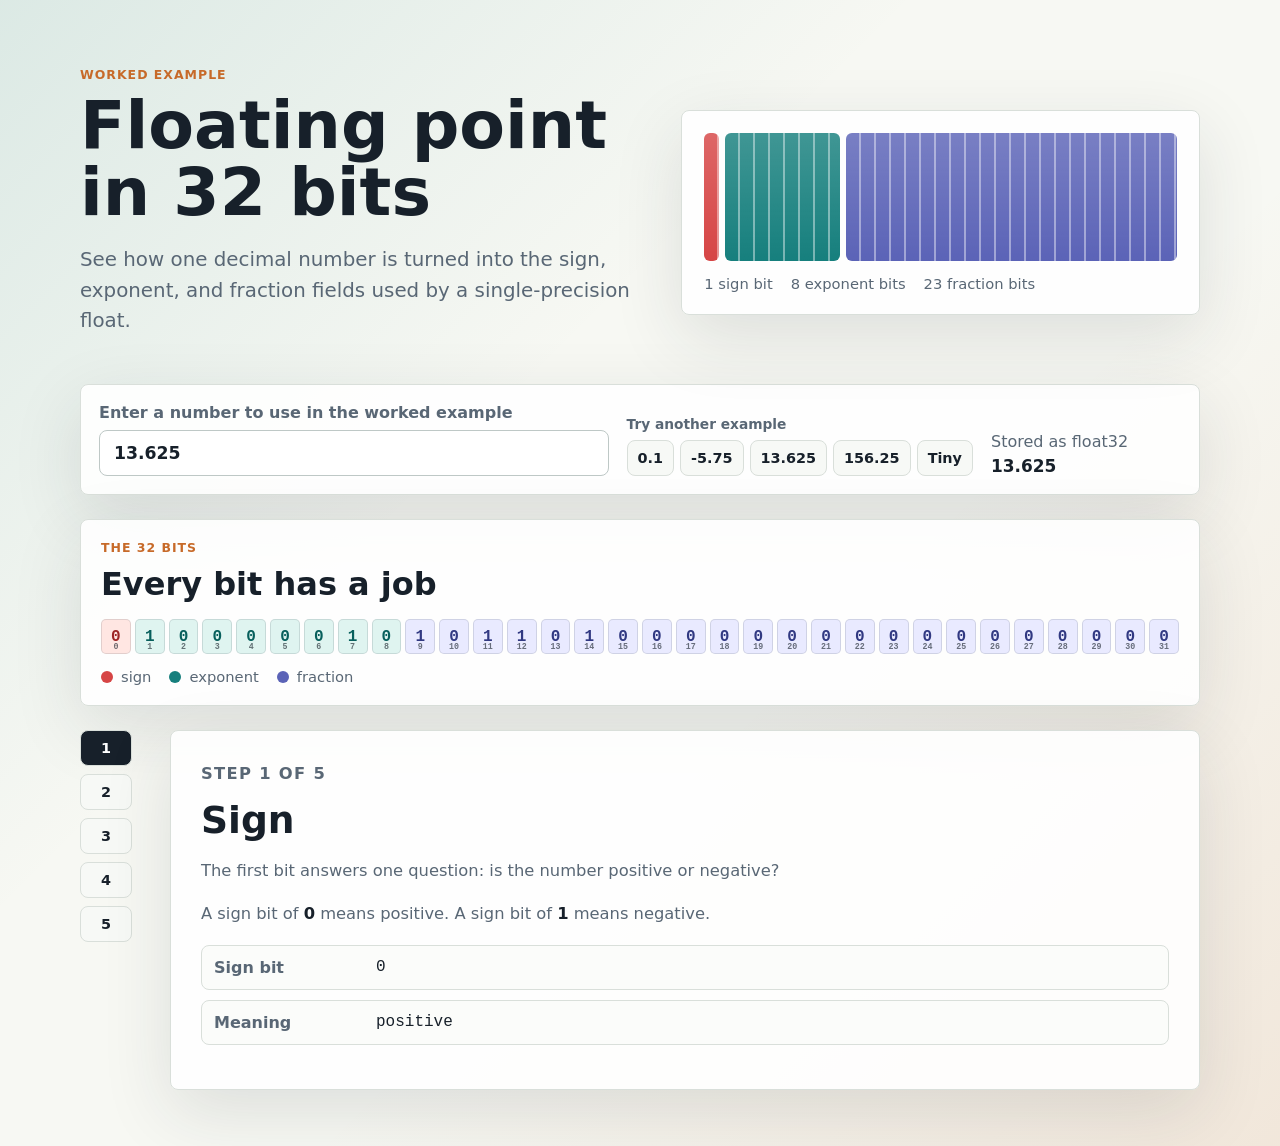
==== floating-point/index.html @ 4e998650 "Clarify floating point explainer intro" ====
<!doctype html>
<html lang="en">
  <head>
    <meta charset="utf-8">
    <meta name="viewport" content="width=device-width, initial-scale=1">
    <title>Floating Point Storage Explorer</title>
    <link rel="stylesheet" href="styles.css">
  </head>
  <body>
    <main class="shell">
      <section class="hero" aria-labelledby="page-title">
        <div class="hero-copy">
          <p class="eyebrow">Worked example</p>
          <h1 id="page-title">Floating point in 32 bits</h1>
          <p>
            See how one decimal number is turned into the sign, exponent, and
            fraction fields used by a single-precision float.
          </p>
        </div>
        <div class="float-card" aria-label="32-bit float field summary">
          <div class="bit-band">
            <span class="band-sign"></span>
            <span class="band-exponent"></span>
            <span class="band-fraction"></span>
          </div>
          <div class="field-labels">
            <span>1 sign bit</span>
            <span>8 exponent bits</span>
            <span>23 fraction bits</span>
          </div>
        </div>
      </section>

      <section class="control-panel" aria-label="Number controls">
        <label class="number-entry">
          <span>Enter a number to use in the worked example</span>
          <input id="number-input" type="number" value="13.625" step="any">
        </label>
        <div class="example-picker">
          <span>Try another example</span>
          <div class="preset-row" aria-label="Example numbers">
            <button type="button" data-preset="0.1">0.1</button>
            <button type="button" data-preset="-5.75">-5.75</button>
            <button type="button" data-preset="13.625">13.625</button>
            <button type="button" data-preset="156.25">156.25</button>
            <button type="button" data-preset="0.000000000000000000000000000000000000000000001">Tiny</button>
          </div>
        </div>
        <div class="stored-value" aria-live="polite">
          <span>Stored as float32</span>
          <strong id="stored-decimal">13.625</strong>
        </div>
      </section>

      <section class="bit-explorer" aria-labelledby="bits-title">
        <div class="section-heading">
          <p class="eyebrow">The 32 bits</p>
          <h2 id="bits-title">Every bit has a job</h2>
        </div>
        <div id="bit-grid" class="bit-grid" aria-label="Bit pattern"></div>
        <div class="legend" aria-label="Bit field legend">
          <span><i class="sign-dot"></i> sign</span>
          <span><i class="exponent-dot"></i> exponent</span>
          <span><i class="fraction-dot"></i> fraction</span>
        </div>
      </section>

      <section class="lesson" aria-label="Step by step explanation">
        <nav class="step-tabs" aria-label="Lesson steps">
          <button type="button" data-step="0" class="active">1</button>
          <button type="button" data-step="1">2</button>
          <button type="button" data-step="2">3</button>
          <button type="button" data-step="3">4</button>
          <button type="button" data-step="4">5</button>
        </nav>

        <article class="step-card" id="step-card" aria-live="polite">
          <p class="step-count" id="step-count">Step 1 of 5</p>
          <h2 id="step-title">Sign</h2>
          <div id="step-body"></div>
        </article>
      </section>
    </main>

    <script src="app.js"></script>
  </body>
</html>
---- floating-point/styles.css ----
:root {
  color-scheme: light;
  --ink: #17202a;
  --muted: #596775;
  --paper: #f7f8f3;
  --panel: #ffffff;
  --line: #d9dfda;
  --sign: #d64545;
  --sign-soft: #ffe6e2;
  --exponent: #167f7d;
  --exponent-soft: #dff4f0;
  --fraction: #5b63b7;
  --fraction-soft: #e9eaff;
  --accent: #c76a29;
  --shadow: 0 22px 70px rgba(36, 44, 51, 0.12);
}

* {
  box-sizing: border-box;
}

body {
  margin: 0;
  min-height: 100vh;
  overflow-x: hidden;
  background:
    linear-gradient(135deg, rgba(22, 127, 125, 0.12), transparent 38%),
    linear-gradient(315deg, rgba(199, 106, 41, 0.12), transparent 40%),
    var(--paper);
  color: var(--ink);
  font-family: Inter, ui-sans-serif, system-ui, -apple-system, BlinkMacSystemFont, "Segoe UI", sans-serif;
}

h1,
h2,
p,
label,
span,
code {
  overflow-wrap: anywhere;
}

button,
input {
  font: inherit;
}

.shell {
  width: calc(100% - 32px);
  max-width: 1120px;
  margin: 0 auto;
  padding: 32px 0 56px;
}

.hero {
  display: grid;
  grid-template-columns: minmax(0, 1.05fr) minmax(320px, 0.95fr);
  align-items: center;
  gap: 28px;
  min-height: clamp(260px, 40vh, 390px);
}

.hero > *,
.control-panel > *,
.lesson > * {
  min-width: 0;
}

.hero-copy h1 {
  max-width: 660px;
  margin: 0;
  font-size: clamp(2.2rem, 5.2vw, 4.7rem);
  line-height: 1;
  letter-spacing: 0;
}

.hero-copy p:last-child {
  max-width: 600px;
  color: var(--muted);
  font-size: clamp(1rem, 2vw, 1.24rem);
  line-height: 1.55;
}

.eyebrow,
.step-count {
  margin: 0 0 10px;
  color: var(--accent);
  font-size: 0.78rem;
  font-weight: 800;
  letter-spacing: 0.08em;
  text-transform: uppercase;
}

.float-card,
.control-panel,
.bit-explorer,
.step-card {
  max-width: 100%;
  background: rgba(255, 255, 255, 0.9);
  border: 1px solid var(--line);
  border-radius: 8px;
  box-shadow: var(--shadow);
}

.float-card {
  padding: 22px;
  overflow: hidden;
}

.bit-band {
  display: grid;
  grid-template-columns: minmax(10px, 1fr) minmax(72px, 8fr) minmax(150px, 23fr);
  gap: 6px;
  height: 128px;
  min-width: 0;
}

.bit-band span {
  border-radius: 6px;
  background-image:
    linear-gradient(rgba(255, 255, 255, 0.18), rgba(255, 255, 255, 0)),
    repeating-linear-gradient(90deg, transparent 0 13px, rgba(255, 255, 255, 0.42) 13px 15px);
}

.band-sign {
  background-color: var(--sign);
}

.band-exponent {
  background-color: var(--exponent);
}

.band-fraction {
  background-color: var(--fraction);
}

.field-labels,
.legend {
  display: flex;
  flex-wrap: wrap;
  gap: 12px 18px;
  margin-top: 14px;
  color: var(--muted);
  font-size: 0.92rem;
}

.control-panel {
  display: grid;
  grid-template-columns: minmax(220px, 1fr) auto minmax(190px, auto);
  align-items: end;
  gap: 18px;
  padding: 18px;
  margin-top: -8px;
}

.number-entry {
  display: grid;
  gap: 8px;
  color: var(--muted);
  font-weight: 700;
}

.number-entry input {
  width: 100%;
  min-width: 0;
  border: 1px solid #bec8c6;
  border-radius: 8px;
  padding: 12px 14px;
  color: var(--ink);
  background: #fff;
  font-size: 1.08rem;
}

.number-entry input:focus {
  outline: 3px solid rgba(22, 127, 125, 0.22);
  border-color: var(--exponent);
}

.example-picker {
  display: grid;
  gap: 8px;
  color: var(--muted);
  font-size: 0.86rem;
  font-weight: 800;
}

.preset-row {
  display: flex;
  flex-wrap: wrap;
  gap: 6px;
}

.preset-row button,
.step-tabs button {
  min-height: 36px;
  border: 1px solid var(--line);
  border-radius: 8px;
  padding: 0 10px;
  background: #f7f9f6;
  color: var(--ink);
  cursor: pointer;
  font-size: 0.9rem;
  font-weight: 700;
}

.preset-row button:hover,
.step-tabs button:hover {
  border-color: var(--accent);
}

.stored-value {
  display: grid;
  gap: 5px;
  min-width: 0;
  color: var(--muted);
}

.stored-value strong {
  overflow-wrap: anywhere;
  color: var(--ink);
  font-size: 1.06rem;
}

.bit-explorer {
  margin-top: 24px;
  padding: 20px;
}

.section-heading {
  margin-bottom: 16px;
}

.section-heading h2 {
  margin: 0;
  font-size: clamp(1.35rem, 3vw, 2rem);
}

.bit-grid {
  display: grid;
  grid-template-columns: repeat(32, minmax(18px, 1fr));
  gap: 4px;
}

.bit {
  position: relative;
  display: grid;
  place-items: center;
  aspect-ratio: 1 / 1.18;
  border: 1px solid rgba(23, 32, 42, 0.12);
  border-radius: 5px;
  font-family: "SFMono-Regular", Consolas, "Liberation Mono", monospace;
  font-weight: 800;
  min-width: 0;
}

.bit small {
  position: absolute;
  bottom: 2px;
  font-size: 0.52rem;
  color: rgba(23, 32, 42, 0.62);
}

.bit.sign {
  background: var(--sign-soft);
  color: #9d2525;
}

.bit.exponent {
  background: var(--exponent-soft);
  color: #075f5c;
}

.bit.fraction {
  background: var(--fraction-soft);
  color: #313982;
}

.legend span {
  display: inline-flex;
  align-items: center;
  gap: 8px;
}

.legend i {
  width: 12px;
  height: 12px;
  border-radius: 999px;
}

.sign-dot {
  background: var(--sign);
}

.exponent-dot {
  background: var(--exponent);
}

.fraction-dot {
  background: var(--fraction);
}

.lesson {
  display: grid;
  grid-template-columns: 72px minmax(0, 1fr);
  gap: 18px;
  margin-top: 24px;
}

.step-tabs {
  display: grid;
  align-content: start;
  gap: 8px;
}

.step-tabs button {
  width: 52px;
  padding: 0;
}

.step-tabs button.active {
  background: var(--ink);
  color: #fff;
}

.step-card {
  min-height: 360px;
  padding: clamp(18px, 3vw, 30px);
}

.step-card h2 {
  margin: 0 0 14px;
  font-size: clamp(1.5rem, 3vw, 2.35rem);
}

.step-card p,
.step-card li {
  color: var(--muted);
  font-size: 1.02rem;
  line-height: 1.62;
}

.step-card strong {
  color: var(--ink);
}

.work-box {
  display: grid;
  gap: 10px;
  margin-top: 18px;
}

.work-row {
  display: grid;
  grid-template-columns: 150px minmax(0, 1fr);
  gap: 12px;
  align-items: start;
  border: 1px solid var(--line);
  border-radius: 8px;
  padding: 12px;
  background: #fbfcfa;
}

.work-row span {
  color: var(--muted);
  font-weight: 800;
}

.work-row code,
.inline-formula code {
  color: var(--ink);
  overflow-wrap: anywhere;
  font-family: "SFMono-Regular", Consolas, "Liberation Mono", monospace;
}

.note-box,
.inline-formula {
  margin-top: 16px;
  border: 1px solid var(--line);
  border-radius: 8px;
  padding: 12px 14px;
  background: #f6f8f5;
  color: var(--muted);
  line-height: 1.55;
}

.inline-formula {
  background: #f2f5f1;
}

.warning {
  margin-top: 16px;
  border-left: 4px solid var(--accent);
  padding: 10px 12px;
  background: #fff4e9;
  color: #724014;
}

@media (max-width: 860px) {
  .hero,
  .control-panel,
  .lesson {
    grid-template-columns: 1fr;
  }

  .hero {
    min-height: auto;
    padding-top: 24px;
  }

  .step-tabs {
    display: flex;
    flex-wrap: wrap;
  }

  .bit-grid {
    grid-template-columns: repeat(16, minmax(17px, 1fr));
  }

  .work-row {
    grid-template-columns: 1fr;
  }
}

@media (max-width: 520px) {
  .shell {
    width: calc(100vw - 32px);
    padding-top: 16px;
  }

  .hero-copy h1 {
    font-size: clamp(1.95rem, 11vw, 2.65rem);
    line-height: 1.05;
  }

  .hero-copy p:last-child {
    font-size: 0.98rem;
  }

  .control-panel,
  .bit-explorer,
  .step-card {
    padding: 16px;
  }

  .bit-grid {
    grid-template-columns: repeat(8, minmax(0, 1fr));
  }

  .bit {
    aspect-ratio: 1 / 1;
    font-size: 0.86rem;
  }

  .bit small {
    font-size: 0.48rem;
  }

  .float-card {
    padding: 16px;
  }

  .bit-band {
    grid-template-columns: 0.8fr 4.6fr 6.8fr;
    height: 128px;
  }

  .field-labels {
    display: grid;
    grid-template-columns: 1fr;
    gap: 6px;
  }

  .preset-row {
    display: grid;
    grid-template-columns: repeat(2, minmax(0, 1fr));
  }

  .preset-row button {
    width: 100%;
    padding: 0 8px;
  }
}
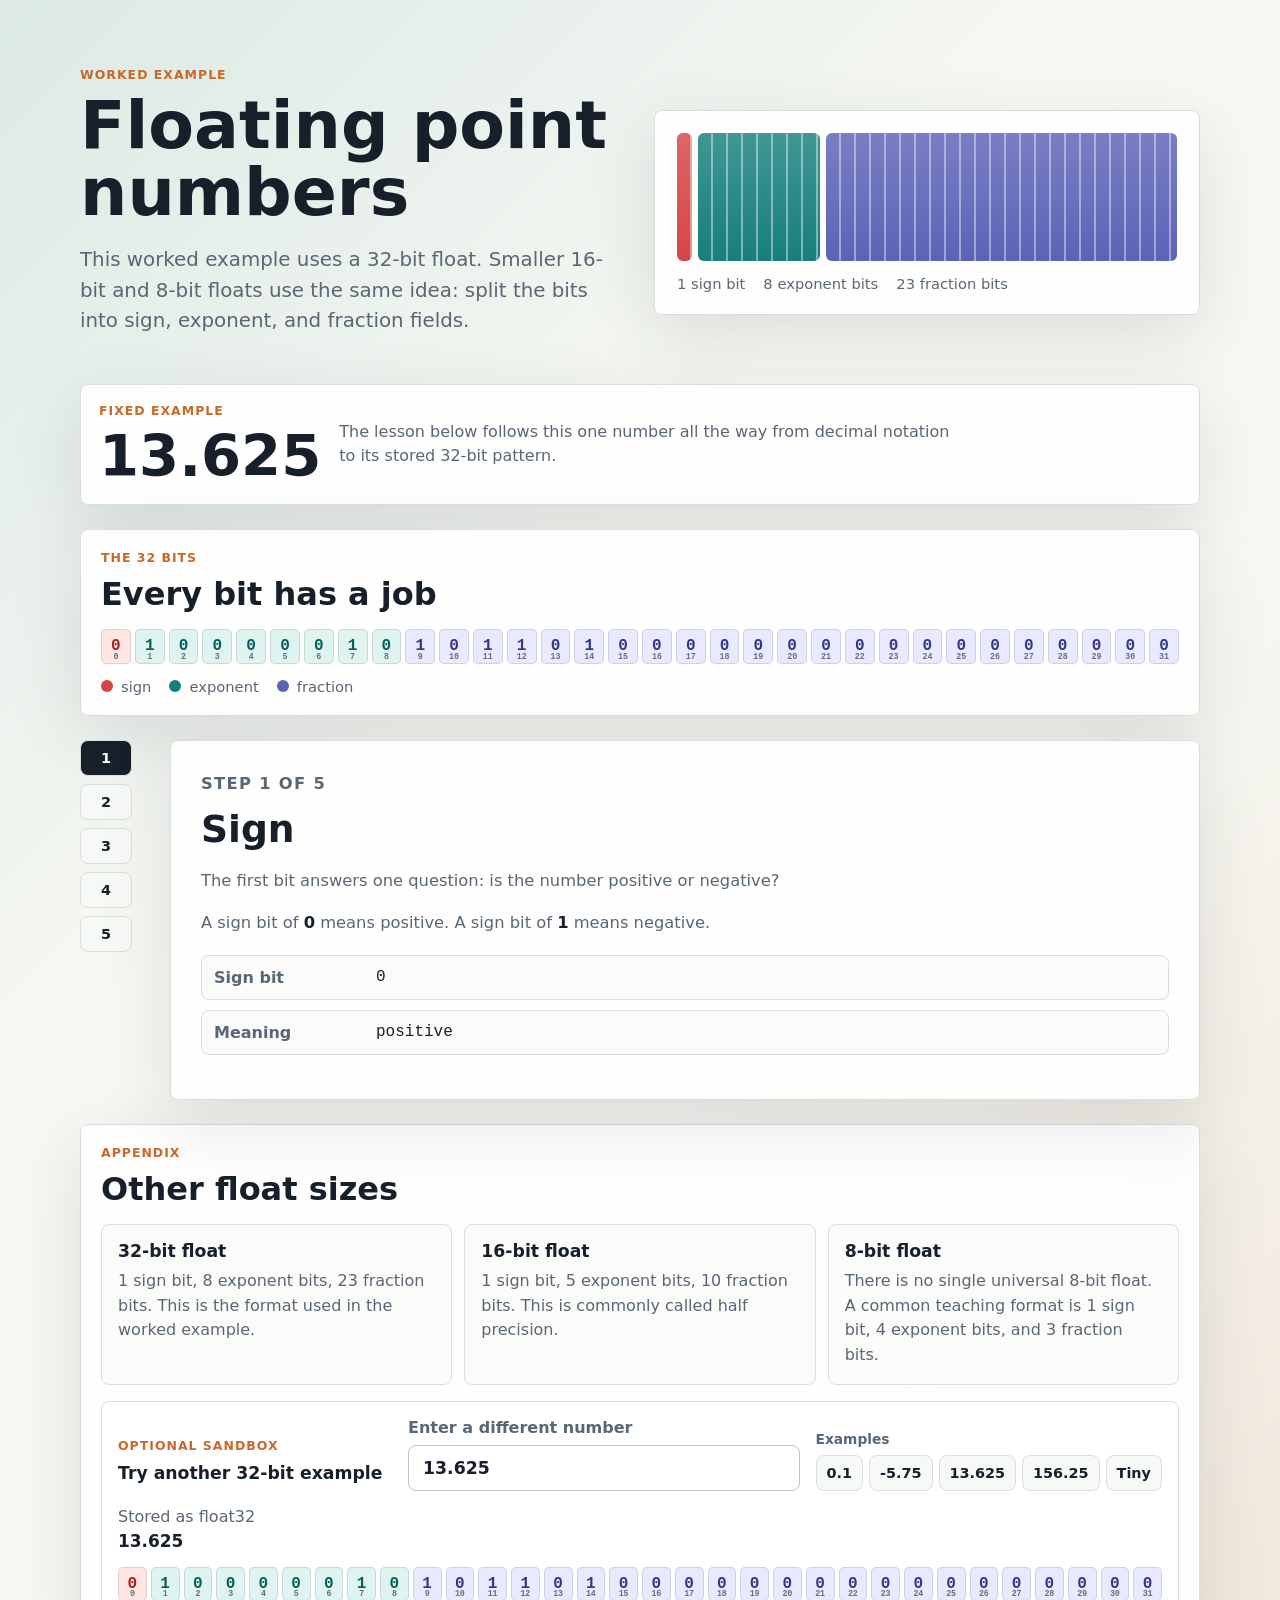
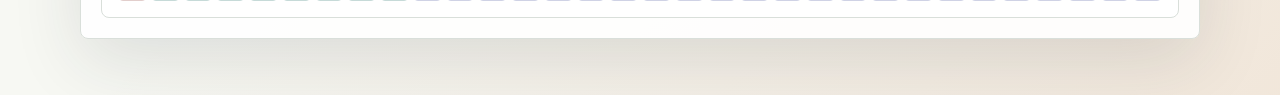
==== commit 3b02a057: "Fix worked example scope" ====
--- a/floating-point/index.html
+++ b/floating-point/index.html
@@ -11,10 +11,11 @@
       <section class="hero" aria-labelledby="page-title">
         <div class="hero-copy">
           <p class="eyebrow">Worked example</p>
-          <h1 id="page-title">Floating point in 32 bits</h1>
+          <h1 id="page-title">Floating point numbers</h1>
           <p>
-            See how one decimal number is turned into the sign, exponent, and
-            fraction fields used by a single-precision float.
+            This worked example uses a 32-bit float. Smaller 16-bit and 8-bit
+            floats use the same idea: split the bits into sign, exponent, and
+            fraction fields.
           </p>
         </div>
         <div class="float-card" aria-label="32-bit float field summary">
@@ -31,25 +32,15 @@
         </div>
       </section>
 
-      <section class="control-panel" aria-label="Number controls">
-        <label class="number-entry">
-          <span>Enter a number to use in the worked example</span>
-          <input id="number-input" type="number" value="13.625" step="any">
-        </label>
-        <div class="example-picker">
-          <span>Try another example</span>
-          <div class="preset-row" aria-label="Example numbers">
-            <button type="button" data-preset="0.1">0.1</button>
-            <button type="button" data-preset="-5.75">-5.75</button>
-            <button type="button" data-preset="13.625">13.625</button>
-            <button type="button" data-preset="156.25">156.25</button>
-            <button type="button" data-preset="0.000000000000000000000000000000000000000000001">Tiny</button>
-          </div>
+      <section class="example-panel" aria-label="Worked example value">
+        <div>
+          <p class="eyebrow">Fixed example</p>
+          <h2>13.625</h2>
         </div>
-        <div class="stored-value" aria-live="polite">
-          <span>Stored as float32</span>
-          <strong id="stored-decimal">13.625</strong>
-        </div>
+        <p>
+          The lesson below follows this one number all the way from decimal
+          notation to its stored 32-bit pattern.
+        </p>
       </section>
 
       <section class="bit-explorer" aria-labelledby="bits-title">
@@ -80,6 +71,54 @@
           <div id="step-body"></div>
         </article>
       </section>
+
+      <section class="appendix" aria-labelledby="appendix-title">
+        <div class="section-heading">
+          <p class="eyebrow">Appendix</p>
+          <h2 id="appendix-title">Other float sizes</h2>
+        </div>
+
+        <div class="format-grid" aria-label="Floating point field definitions">
+          <article>
+            <h3>32-bit float</h3>
+            <p>1 sign bit, 8 exponent bits, 23 fraction bits. This is the format used in the worked example.</p>
+          </article>
+          <article>
+            <h3>16-bit float</h3>
+            <p>1 sign bit, 5 exponent bits, 10 fraction bits. This is commonly called half precision.</p>
+          </article>
+          <article>
+            <h3>8-bit float</h3>
+            <p>There is no single universal 8-bit float. A common teaching format is 1 sign bit, 4 exponent bits, and 3 fraction bits.</p>
+          </article>
+        </div>
+
+        <div class="sandbox" aria-label="Try alternative numbers">
+          <div>
+            <p class="eyebrow">Optional sandbox</p>
+            <h3>Try another 32-bit example</h3>
+          </div>
+          <label class="number-entry">
+            <span>Enter a different number</span>
+            <input id="appendix-number-input" type="number" value="13.625" step="any">
+          </label>
+          <div class="example-picker">
+            <span>Examples</span>
+            <div class="preset-row" aria-label="Example numbers">
+              <button type="button" data-preset="0.1">0.1</button>
+              <button type="button" data-preset="-5.75">-5.75</button>
+              <button type="button" data-preset="13.625">13.625</button>
+              <button type="button" data-preset="156.25">156.25</button>
+              <button type="button" data-preset="0.000000000000000000000000000000000000000000001">Tiny</button>
+            </div>
+          </div>
+          <div class="stored-value" aria-live="polite">
+            <span>Stored as float32</span>
+            <strong id="appendix-stored-decimal">13.625</strong>
+          </div>
+          <div id="appendix-bit-grid" class="bit-grid" aria-label="Appendix bit pattern"></div>
+        </div>
+      </section>
     </main>
 
     <script src="app.js"></script>
--- a/floating-point/styles.css
+++ b/floating-point/styles.css
@@ -46,7 +46,7 @@
 }
 
 .shell {
-  width: calc(100% - 32px);
+  width: calc(100vw - 32px);
   max-width: 1120px;
   margin: 0 auto;
   padding: 32px 0 56px;
@@ -54,14 +54,14 @@
 
 .hero {
   display: grid;
-  grid-template-columns: minmax(0, 1.05fr) minmax(320px, 0.95fr);
+  grid-template-columns: repeat(auto-fit, minmax(min(100%, 320px), 1fr));
   align-items: center;
   gap: 28px;
   min-height: clamp(260px, 40vh, 390px);
 }
 
 .hero > *,
-.control-panel > *,
+.example-panel > *,
 .lesson > * {
   min-width: 0;
 }
@@ -92,9 +92,11 @@
 }
 
 .float-card,
-.control-panel,
+.example-panel,
 .bit-explorer,
-.step-card {
+.step-card,
+.appendix,
+.sandbox {
   max-width: 100%;
   background: rgba(255, 255, 255, 0.9);
   border: 1px solid var(--line);
@@ -144,13 +146,26 @@
   font-size: 0.92rem;
 }
 
-.control-panel {
-  display: grid;
-  grid-template-columns: minmax(220px, 1fr) auto minmax(190px, auto);
-  align-items: end;
+.example-panel {
+  display: grid;
+  grid-template-columns: minmax(180px, auto) minmax(0, 1fr);
+  align-items: center;
   gap: 18px;
   padding: 18px;
   margin-top: -8px;
+}
+
+.example-panel h2 {
+  margin: 0;
+  font-size: clamp(2rem, 5vw, 3.6rem);
+  line-height: 1;
+}
+
+.example-panel p:last-child {
+  max-width: 620px;
+  margin: 0;
+  color: var(--muted);
+  line-height: 1.55;
 }
 
 .number-entry {
@@ -387,6 +402,50 @@
   background: #f2f5f1;
 }
 
+.appendix {
+  margin-top: 24px;
+  padding: 20px;
+}
+
+.format-grid {
+  display: grid;
+  grid-template-columns: repeat(3, minmax(0, 1fr));
+  gap: 12px;
+}
+
+.format-grid article {
+  border: 1px solid var(--line);
+  border-radius: 8px;
+  padding: 16px;
+  background: #fbfcfa;
+}
+
+.format-grid h3,
+.sandbox h3 {
+  margin: 0 0 8px;
+  font-size: 1.08rem;
+}
+
+.format-grid p {
+  margin: 0;
+  color: var(--muted);
+  line-height: 1.55;
+}
+
+.sandbox {
+  display: grid;
+  grid-template-columns: minmax(190px, 0.7fr) minmax(220px, 1fr) minmax(190px, auto);
+  gap: 16px;
+  align-items: end;
+  margin-top: 16px;
+  padding: 16px;
+  box-shadow: none;
+}
+
+.sandbox > .bit-grid {
+  grid-column: 1 / -1;
+}
+
 .warning {
   margin-top: 16px;
   border-left: 4px solid var(--accent);
@@ -397,7 +456,8 @@
 
 @media (max-width: 860px) {
   .hero,
-  .control-panel,
+  .example-panel,
+  .sandbox,
   .lesson {
     grid-template-columns: 1fr;
   }
@@ -416,6 +476,10 @@
     grid-template-columns: repeat(16, minmax(17px, 1fr));
   }
 
+  .format-grid {
+    grid-template-columns: 1fr;
+  }
+
   .work-row {
     grid-template-columns: 1fr;
   }
@@ -423,8 +487,18 @@
 
 @media (max-width: 520px) {
   .shell {
-    width: calc(100vw - 32px);
+    width: calc(100vw - 48px);
     padding-top: 16px;
+  }
+
+  .hero-copy,
+  .example-panel p:last-child {
+    max-width: 100%;
+  }
+
+  .hero-copy p:last-child,
+  .example-panel p:last-child {
+    max-width: 30ch;
   }
 
   .hero-copy h1 {
@@ -436,9 +510,11 @@
     font-size: 0.98rem;
   }
 
-  .control-panel,
+  .example-panel,
   .bit-explorer,
-  .step-card {
+  .step-card,
+  .appendix,
+  .sandbox {
     padding: 16px;
   }
 
@@ -460,7 +536,7 @@
   }
 
   .bit-band {
-    grid-template-columns: 0.8fr 4.6fr 6.8fr;
+    grid-template-columns: 0.8fr 4.4fr 6.2fr;
     height: 128px;
   }
 
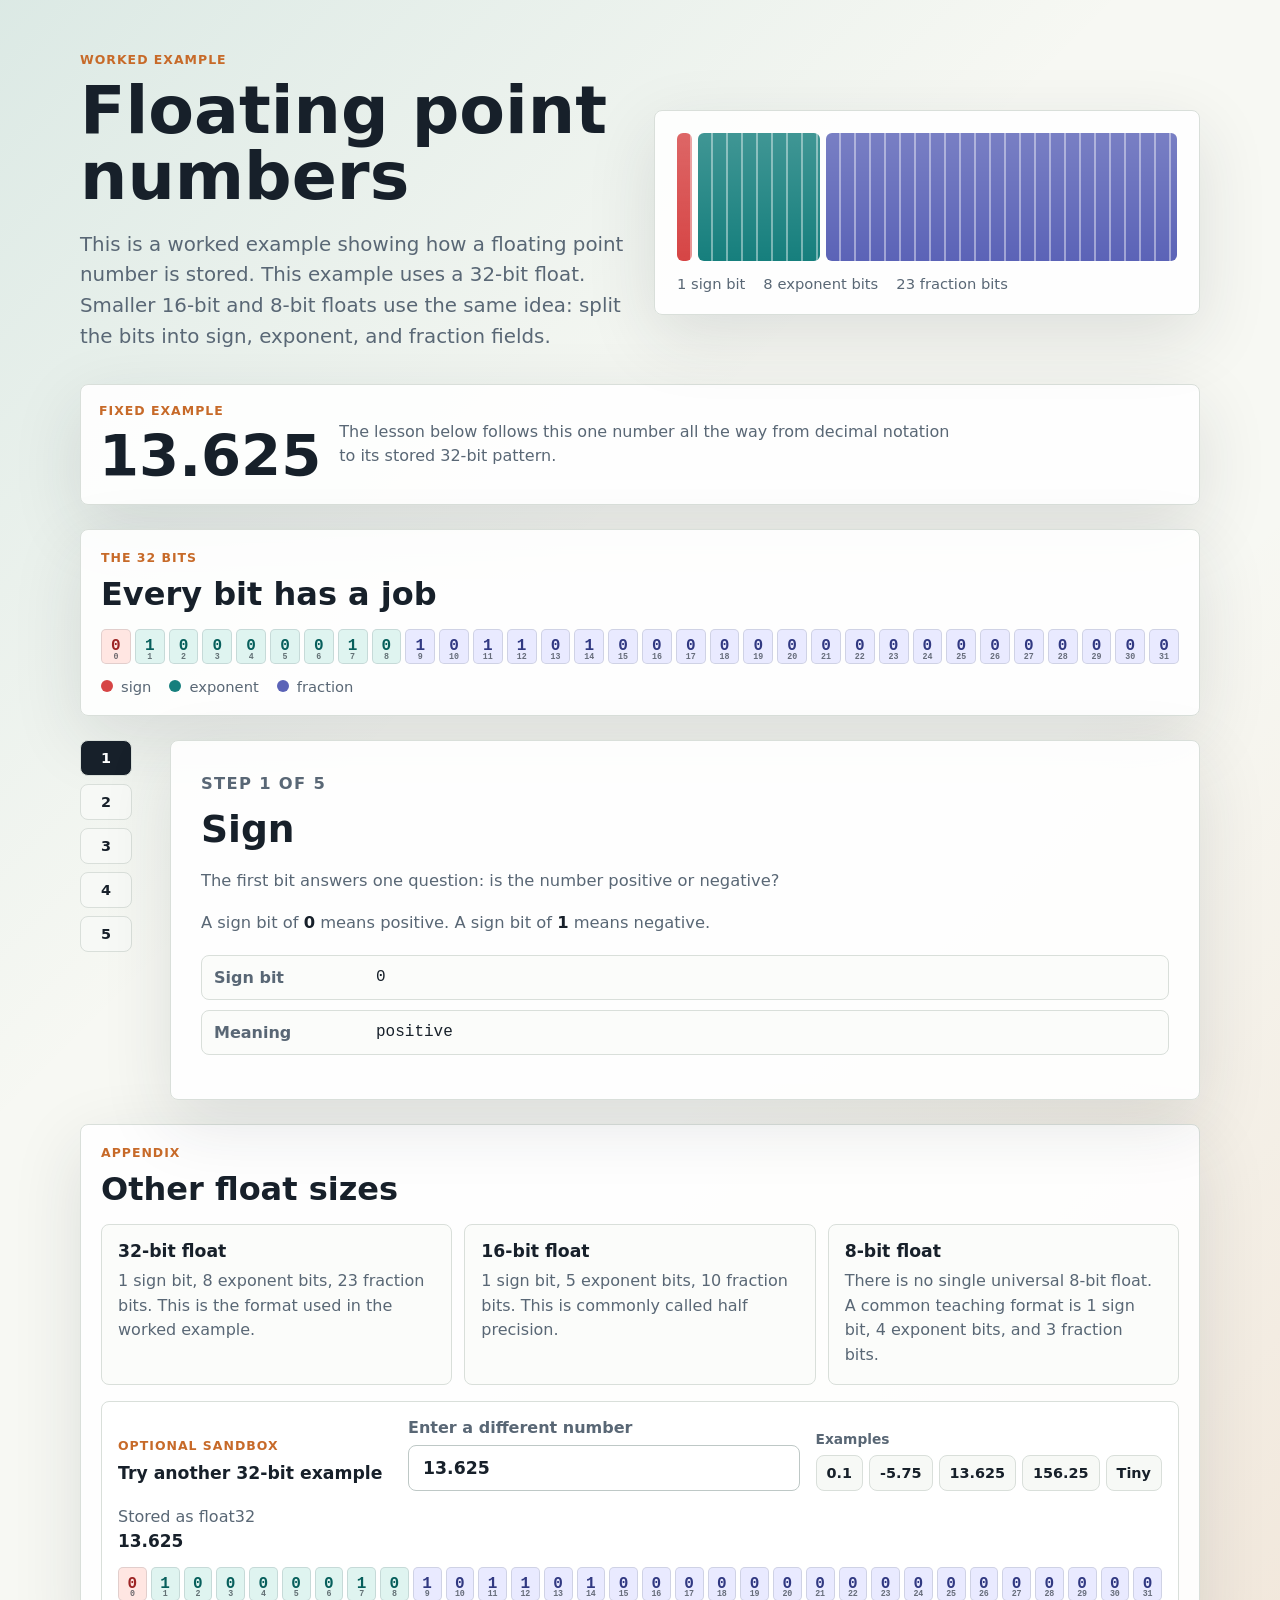
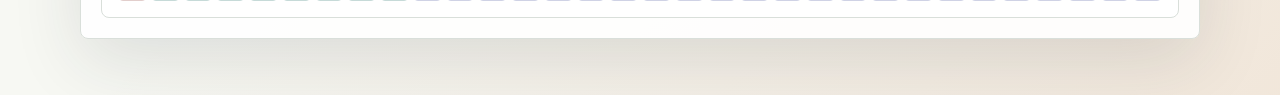
==== commit 43e20704: "Initial local commit" ====
--- a/floating-point/index.html
+++ b/floating-point/index.html
@@ -13,7 +13,7 @@
           <p class="eyebrow">Worked example</p>
           <h1 id="page-title">Floating point numbers</h1>
           <p>
-            This worked example uses a 32-bit float. Smaller 16-bit and 8-bit
+            This is a worked example showing how a floating point number is stored. This example uses a 32-bit float. Smaller 16-bit and 8-bit
             floats use the same idea: split the bits into sign, exponent, and
             fraction fields.
           </p>
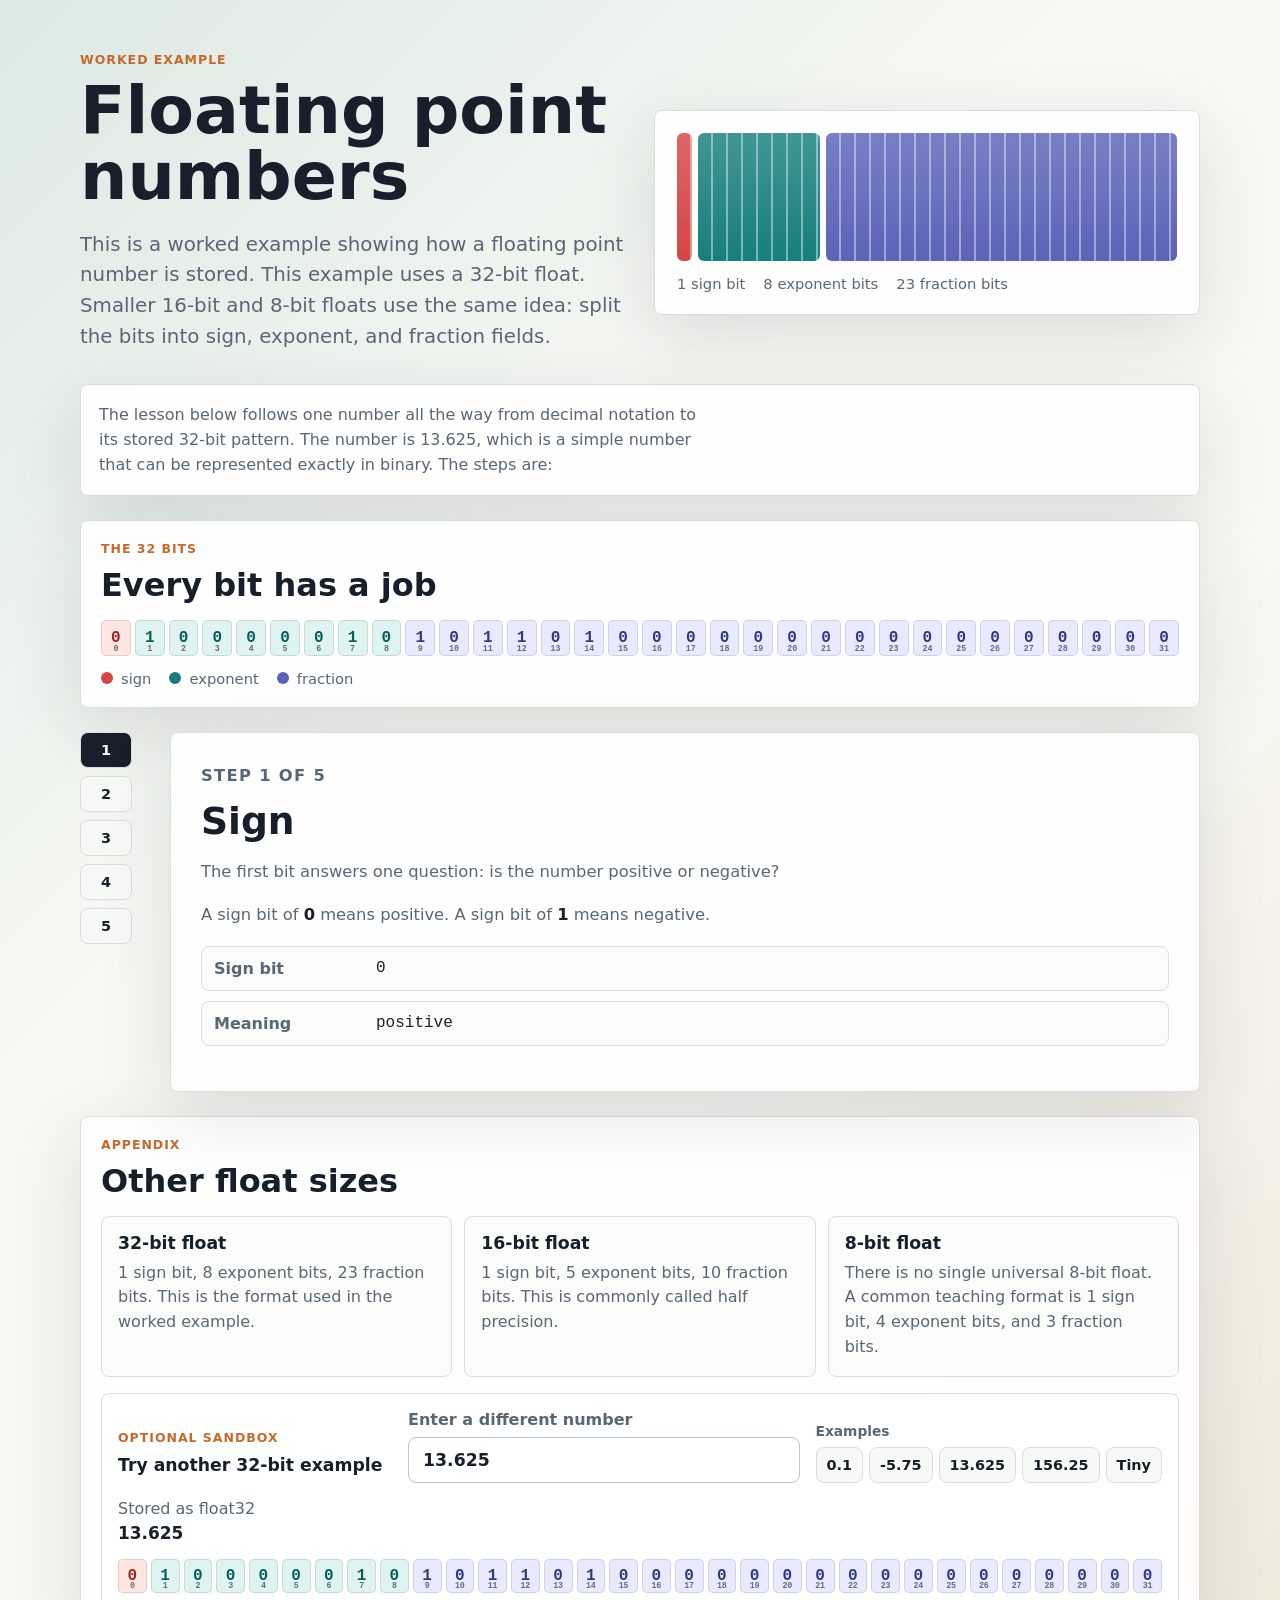
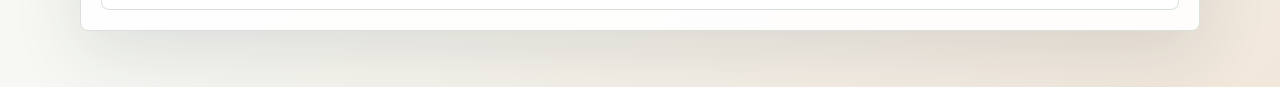
==== commit f638f67b: "Ignore editor settings" ====
--- a/floating-point/index.html
+++ b/floating-point/index.html
@@ -32,14 +32,10 @@
         </div>
       </section>
 
-      <section class="example-panel" aria-label="Worked example value">
-        <div>
-          <p class="eyebrow">Fixed example</p>
-          <h2>13.625</h2>
-        </div>
+      <section class="example-panel" aria-label="Worked example">
         <p>
-          The lesson below follows this one number all the way from decimal
-          notation to its stored 32-bit pattern.
+          The lesson below follows one number all the way from decimal
+          notation to its stored 32-bit pattern. The number is 13.625, which is a simple number that can be represented exactly in binary. The steps are:
         </p>
       </section>
 
--- a/floating-point/styles.css
+++ b/floating-point/styles.css
@@ -398,6 +398,30 @@
   line-height: 1.55;
 }
 
+.explain-grid {
+  display: grid;
+  grid-template-columns: repeat(2, minmax(0, 1fr));
+  gap: 12px;
+  margin-top: 16px;
+}
+
+.note-box p {
+  margin: 8px 0;
+}
+
+.note-box p:last-child {
+  margin-bottom: 0;
+}
+
+.note-box code {
+  display: block;
+  margin: 8px 0;
+  color: var(--ink);
+  font-family: "SFMono-Regular", Consolas, "Liberation Mono", monospace;
+  line-height: 1.55;
+  white-space: normal;
+}
+
 .inline-formula {
   background: #f2f5f1;
 }
@@ -480,6 +504,10 @@
     grid-template-columns: 1fr;
   }
 
+  .explain-grid {
+    grid-template-columns: 1fr;
+  }
+
   .work-row {
     grid-template-columns: 1fr;
   }
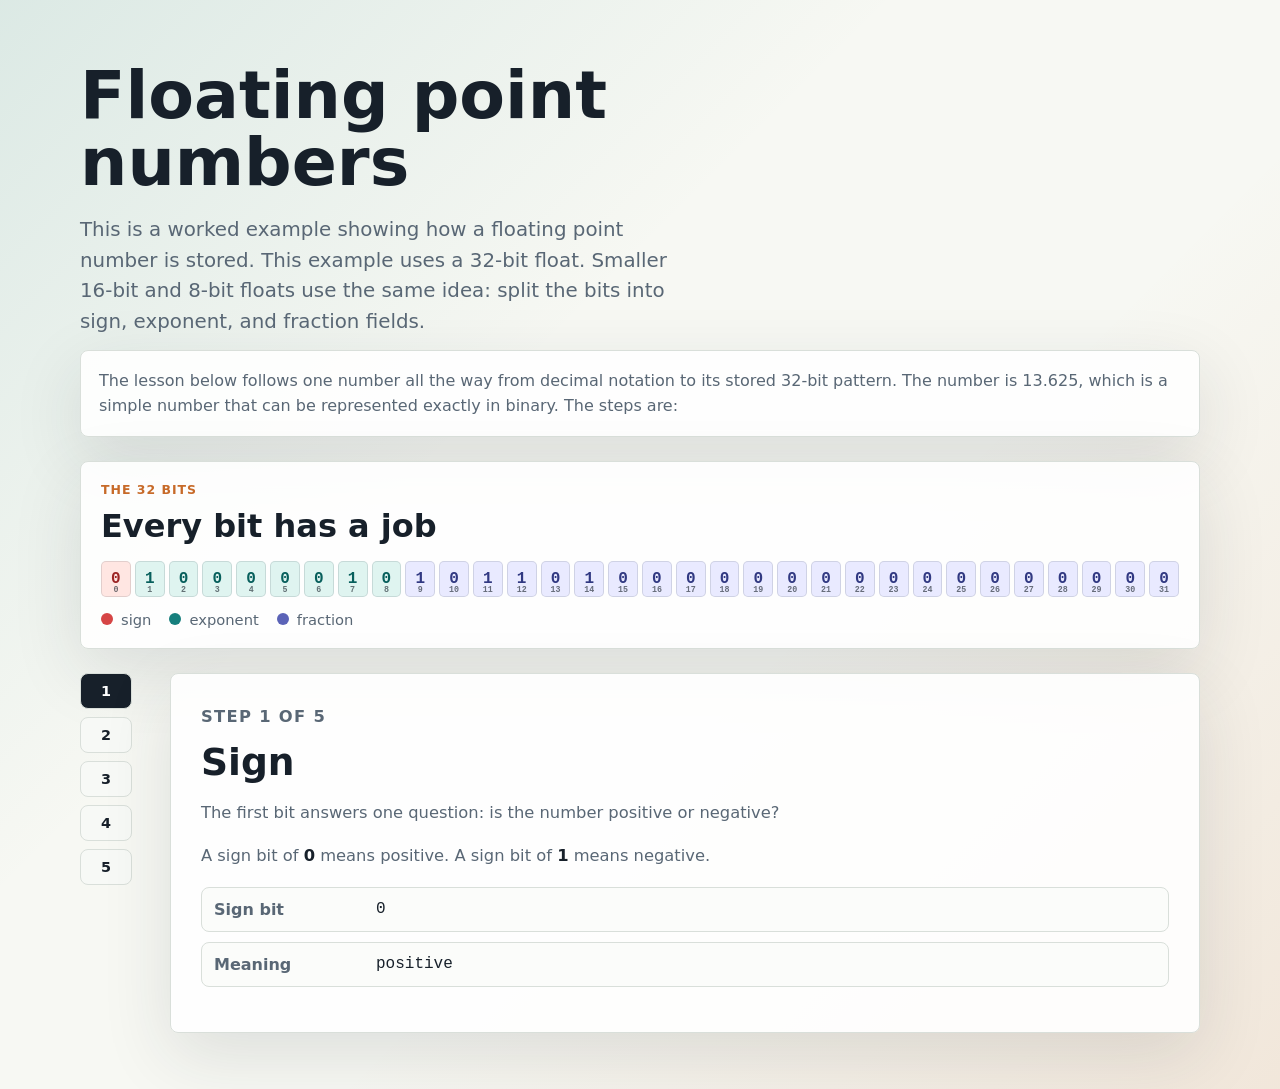
==== commit 369bbfbc: "Address floating point page review" ====
--- a/floating-point/index.html
+++ b/floating-point/index.html
@@ -10,25 +10,12 @@
     <main class="shell">
       <section class="hero" aria-labelledby="page-title">
         <div class="hero-copy">
-          <p class="eyebrow">Worked example</p>
           <h1 id="page-title">Floating point numbers</h1>
           <p>
             This is a worked example showing how a floating point number is stored. This example uses a 32-bit float. Smaller 16-bit and 8-bit
             floats use the same idea: split the bits into sign, exponent, and
             fraction fields.
           </p>
-        </div>
-        <div class="float-card" aria-label="32-bit float field summary">
-          <div class="bit-band">
-            <span class="band-sign"></span>
-            <span class="band-exponent"></span>
-            <span class="band-fraction"></span>
-          </div>
-          <div class="field-labels">
-            <span>1 sign bit</span>
-            <span>8 exponent bits</span>
-            <span>23 fraction bits</span>
-          </div>
         </div>
       </section>
 
@@ -68,7 +55,7 @@
         </article>
       </section>
 
-      <section class="appendix" aria-labelledby="appendix-title">
+      <section class="appendix" id="appendix" aria-labelledby="appendix-title" hidden>
         <div class="section-heading">
           <p class="eyebrow">Appendix</p>
           <h2 id="appendix-title">Other float sizes</h2>
--- a/floating-point/styles.css
+++ b/floating-point/styles.css
@@ -53,11 +53,9 @@
 }
 
 .hero {
-  display: grid;
-  grid-template-columns: repeat(auto-fit, minmax(min(100%, 320px), 1fr));
-  align-items: center;
-  gap: 28px;
-  min-height: clamp(260px, 40vh, 390px);
+  display: block;
+  min-height: clamp(220px, 32vh, 330px);
+  padding-top: 30px;
 }
 
 .hero > *,
@@ -91,7 +89,6 @@
   text-transform: uppercase;
 }
 
-.float-card,
 .example-panel,
 .bit-explorer,
 .step-card,
@@ -104,38 +101,6 @@
   box-shadow: var(--shadow);
 }
 
-.float-card {
-  padding: 22px;
-  overflow: hidden;
-}
-
-.bit-band {
-  display: grid;
-  grid-template-columns: minmax(10px, 1fr) minmax(72px, 8fr) minmax(150px, 23fr);
-  gap: 6px;
-  height: 128px;
-  min-width: 0;
-}
-
-.bit-band span {
-  border-radius: 6px;
-  background-image:
-    linear-gradient(rgba(255, 255, 255, 0.18), rgba(255, 255, 255, 0)),
-    repeating-linear-gradient(90deg, transparent 0 13px, rgba(255, 255, 255, 0.42) 13px 15px);
-}
-
-.band-sign {
-  background-color: var(--sign);
-}
-
-.band-exponent {
-  background-color: var(--exponent);
-}
-
-.band-fraction {
-  background-color: var(--fraction);
-}
-
 .field-labels,
 .legend {
   display: flex;
@@ -147,10 +112,6 @@
 }
 
 .example-panel {
-  display: grid;
-  grid-template-columns: minmax(180px, auto) minmax(0, 1fr);
-  align-items: center;
-  gap: 18px;
   padding: 18px;
   margin-top: -8px;
 }
@@ -162,7 +123,6 @@
 }
 
 .example-panel p:last-child {
-  max-width: 620px;
   margin: 0;
   color: var(--muted);
   line-height: 1.55;
@@ -422,6 +382,42 @@
   white-space: normal;
 }
 
+.power-table {
+  width: min(100%, 320px);
+  margin: 10px 0 4px;
+  border-collapse: collapse;
+  color: var(--ink);
+  font-family: "SFMono-Regular", Consolas, "Liberation Mono", monospace;
+  text-align: center;
+}
+
+.power-table th,
+.power-table td {
+  width: 25%;
+  border: 1px solid var(--line);
+  padding: 8px 10px;
+}
+
+.power-table th {
+  background: var(--exponent-soft);
+  color: #075f5c;
+  font-weight: 800;
+}
+
+.power-table td {
+  background: #fff;
+  font-weight: 800;
+}
+
+.power-caption {
+  display: grid;
+  grid-template-columns: repeat(2, minmax(0, 1fr));
+  width: min(100%, 320px);
+  color: var(--muted);
+  font-size: 0.78rem;
+  font-weight: 800;
+}
+
 .inline-formula {
   background: #f2f5f1;
 }
@@ -429,6 +425,10 @@
 .appendix {
   margin-top: 24px;
   padding: 20px;
+}
+
+.appendix[hidden] {
+  display: none;
 }
 
 .format-grid {
@@ -479,7 +479,6 @@
 }
 
 @media (max-width: 860px) {
-  .hero,
   .example-panel,
   .sandbox,
   .lesson {
@@ -488,7 +487,6 @@
 
   .hero {
     min-height: auto;
-    padding-top: 24px;
   }
 
   .step-tabs {
@@ -559,15 +557,6 @@
     font-size: 0.48rem;
   }
 
-  .float-card {
-    padding: 16px;
-  }
-
-  .bit-band {
-    grid-template-columns: 0.8fr 4.4fr 6.2fr;
-    height: 128px;
-  }
-
   .field-labels {
     display: grid;
     grid-template-columns: 1fr;
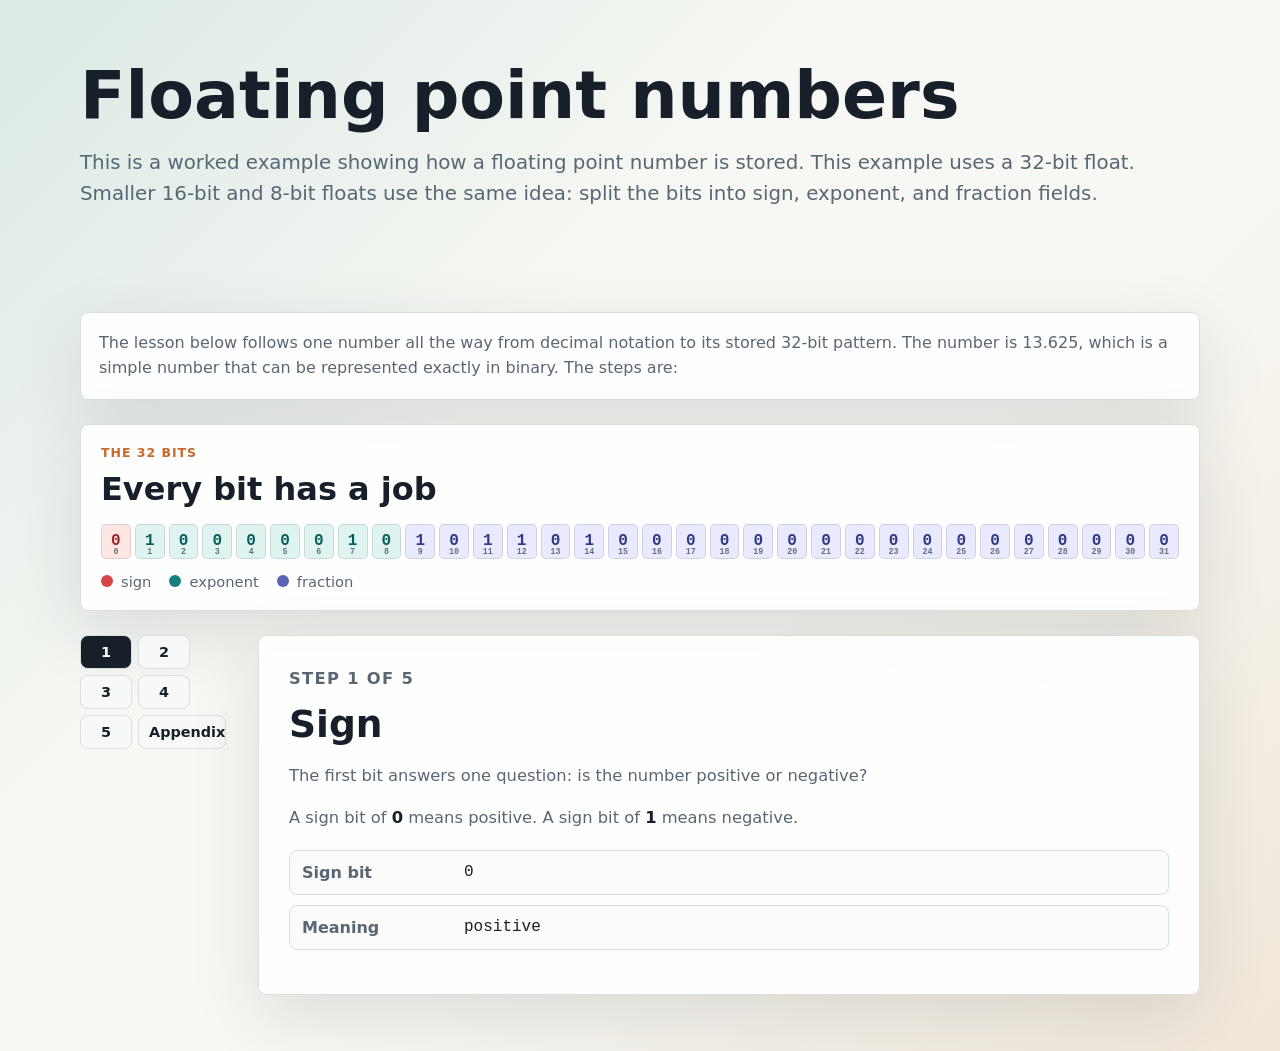
==== commit 6497cb38: "Refine lesson navigation" ====
--- a/floating-point/index.html
+++ b/floating-point/index.html
@@ -46,6 +46,7 @@
           <button type="button" data-step="2">3</button>
           <button type="button" data-step="3">4</button>
           <button type="button" data-step="4">5</button>
+          <button type="button" class="appendix-tab" id="appendix-tab">Appendix</button>
         </nav>
 
         <article class="step-card" id="step-card" aria-live="polite">
--- a/floating-point/styles.css
+++ b/floating-point/styles.css
@@ -65,7 +65,6 @@
 }
 
 .hero-copy h1 {
-  max-width: 660px;
   margin: 0;
   font-size: clamp(2.2rem, 5.2vw, 4.7rem);
   line-height: 1;
@@ -73,7 +72,6 @@
 }
 
 .hero-copy p:last-child {
-  max-width: 600px;
   color: var(--muted);
   font-size: clamp(1rem, 2vw, 1.24rem);
   line-height: 1.55;
@@ -276,20 +274,27 @@
 
 .lesson {
   display: grid;
-  grid-template-columns: 72px minmax(0, 1fr);
+  grid-template-columns: 160px minmax(0, 1fr);
   gap: 18px;
   margin-top: 24px;
 }
 
 .step-tabs {
   display: grid;
+  grid-template-columns: 52px 88px;
   align-content: start;
-  gap: 8px;
+  gap: 6px;
 }
 
 .step-tabs button {
   width: 52px;
+  min-height: 34px;
   padding: 0;
+}
+
+.step-tabs .appendix-tab {
+  width: 88px;
+  padding: 0 10px;
 }
 
 .step-tabs button.active {
@@ -522,11 +527,6 @@
     max-width: 100%;
   }
 
-  .hero-copy p:last-child,
-  .example-panel p:last-child {
-    max-width: 30ch;
-  }
-
   .hero-copy h1 {
     font-size: clamp(1.95rem, 11vw, 2.65rem);
     line-height: 1.05;
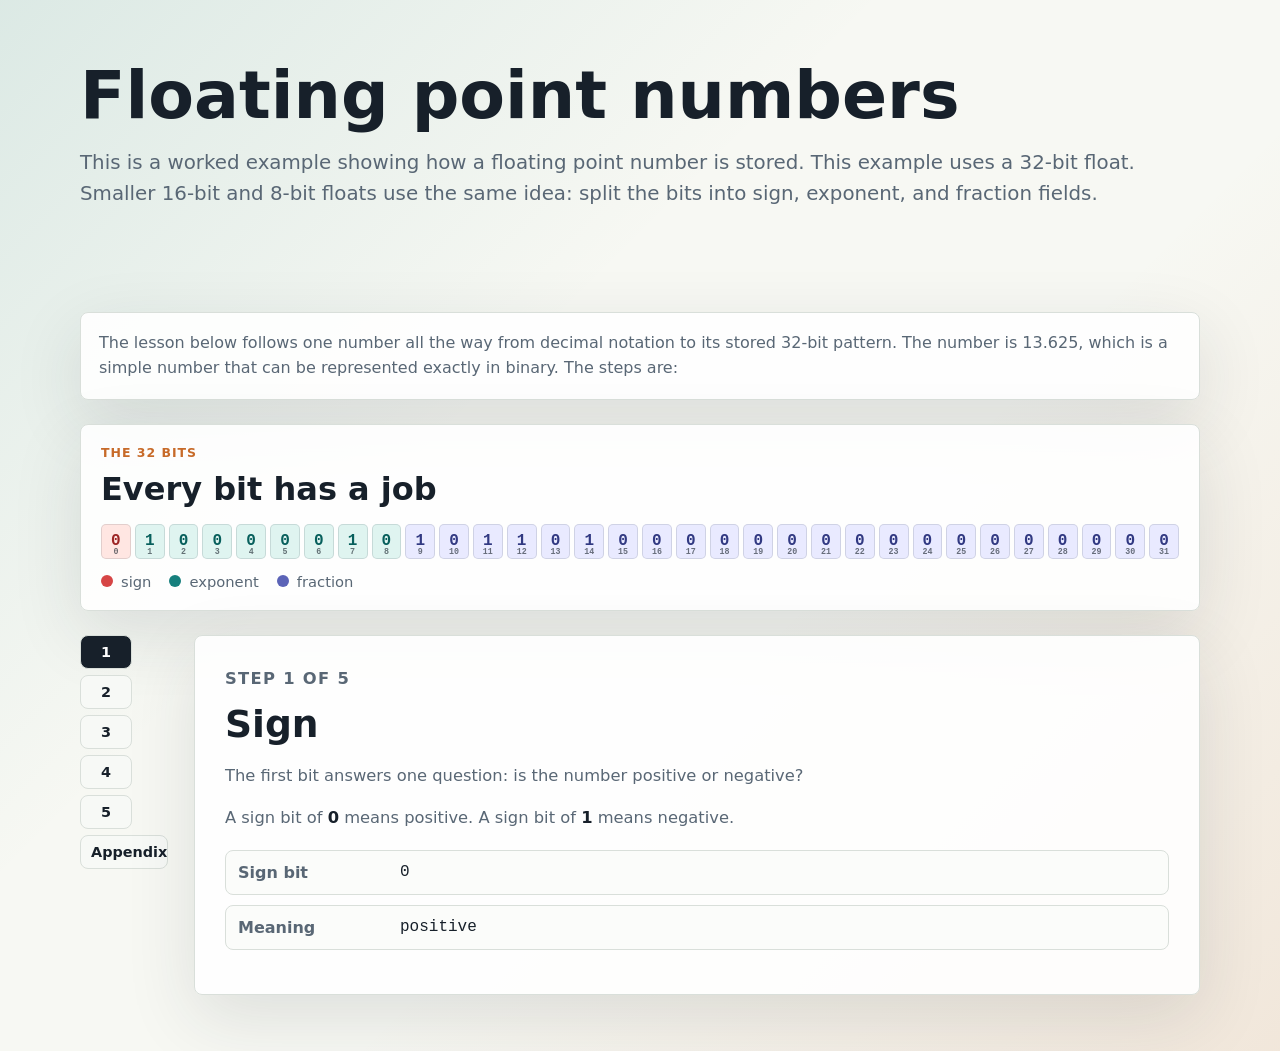
==== commit 10334beb: "Place appendix in lesson panel" ====
--- a/floating-point/index.html
+++ b/floating-point/index.html
@@ -54,54 +54,54 @@
           <h2 id="step-title">Sign</h2>
           <div id="step-body"></div>
         </article>
-      </section>
 
-      <section class="appendix" id="appendix" aria-labelledby="appendix-title" hidden>
-        <div class="section-heading">
-          <p class="eyebrow">Appendix</p>
-          <h2 id="appendix-title">Other float sizes</h2>
-        </div>
+        <section class="appendix" id="appendix" aria-labelledby="appendix-title" hidden>
+          <div class="section-heading">
+            <p class="eyebrow">Appendix</p>
+            <h2 id="appendix-title">Other float sizes</h2>
+          </div>
 
-        <div class="format-grid" aria-label="Floating point field definitions">
-          <article>
-            <h3>32-bit float</h3>
-            <p>1 sign bit, 8 exponent bits, 23 fraction bits. This is the format used in the worked example.</p>
-          </article>
-          <article>
-            <h3>16-bit float</h3>
-            <p>1 sign bit, 5 exponent bits, 10 fraction bits. This is commonly called half precision.</p>
-          </article>
-          <article>
-            <h3>8-bit float</h3>
-            <p>There is no single universal 8-bit float. A common teaching format is 1 sign bit, 4 exponent bits, and 3 fraction bits.</p>
-          </article>
-        </div>
+          <div class="format-grid" aria-label="Floating point field definitions">
+            <article>
+              <h3>32-bit float</h3>
+              <p>1 sign bit, 8 exponent bits, 23 fraction bits. This is the format used in the worked example.</p>
+            </article>
+            <article>
+              <h3>16-bit float</h3>
+              <p>1 sign bit, 5 exponent bits, 10 fraction bits. This is commonly called half precision.</p>
+            </article>
+            <article>
+              <h3>8-bit float</h3>
+              <p>There is no single universal 8-bit float. A common teaching format is 1 sign bit, 4 exponent bits, and 3 fraction bits.</p>
+            </article>
+          </div>
 
-        <div class="sandbox" aria-label="Try alternative numbers">
-          <div>
-            <p class="eyebrow">Optional sandbox</p>
-            <h3>Try another 32-bit example</h3>
+          <div class="sandbox" aria-label="Try alternative numbers">
+            <div>
+              <p class="eyebrow">Optional sandbox</p>
+              <h3>Try another 32-bit example</h3>
+            </div>
+            <label class="number-entry">
+              <span>Enter a different number</span>
+              <input id="appendix-number-input" type="number" value="13.625" step="any">
+            </label>
+            <div class="example-picker">
+              <span>Examples</span>
+              <div class="preset-row" aria-label="Example numbers">
+                <button type="button" data-preset="0.1">0.1</button>
+                <button type="button" data-preset="-5.75">-5.75</button>
+                <button type="button" data-preset="13.625">13.625</button>
+                <button type="button" data-preset="156.25">156.25</button>
+                <button type="button" data-preset="0.000000000000000000000000000000000000000000001">Tiny</button>
+              </div>
+            </div>
+            <div class="stored-value" aria-live="polite">
+              <span>Stored as float32</span>
+              <strong id="appendix-stored-decimal">13.625</strong>
+            </div>
+            <div id="appendix-bit-grid" class="bit-grid" aria-label="Appendix bit pattern"></div>
           </div>
-          <label class="number-entry">
-            <span>Enter a different number</span>
-            <input id="appendix-number-input" type="number" value="13.625" step="any">
-          </label>
-          <div class="example-picker">
-            <span>Examples</span>
-            <div class="preset-row" aria-label="Example numbers">
-              <button type="button" data-preset="0.1">0.1</button>
-              <button type="button" data-preset="-5.75">-5.75</button>
-              <button type="button" data-preset="13.625">13.625</button>
-              <button type="button" data-preset="156.25">156.25</button>
-              <button type="button" data-preset="0.000000000000000000000000000000000000000000001">Tiny</button>
-            </div>
-          </div>
-          <div class="stored-value" aria-live="polite">
-            <span>Stored as float32</span>
-            <strong id="appendix-stored-decimal">13.625</strong>
-          </div>
-          <div id="appendix-bit-grid" class="bit-grid" aria-label="Appendix bit pattern"></div>
-        </div>
+        </section>
       </section>
     </main>
 
--- a/floating-point/styles.css
+++ b/floating-point/styles.css
@@ -274,14 +274,13 @@
 
 .lesson {
   display: grid;
-  grid-template-columns: 160px minmax(0, 1fr);
+  grid-template-columns: 96px minmax(0, 1fr);
   gap: 18px;
   margin-top: 24px;
 }
 
 .step-tabs {
   display: grid;
-  grid-template-columns: 52px 88px;
   align-content: start;
   gap: 6px;
 }
@@ -428,12 +427,22 @@
 }
 
 .appendix {
-  margin-top: 24px;
   padding: 20px;
 }
 
 .appendix[hidden] {
   display: none;
+}
+
+.appendix-mode .hero,
+.appendix-mode .example-panel,
+.appendix-mode .bit-explorer,
+.appendix-mode .step-card {
+  display: none;
+}
+
+.appendix-mode .lesson {
+  margin-top: 0;
 }
 
 .format-grid {
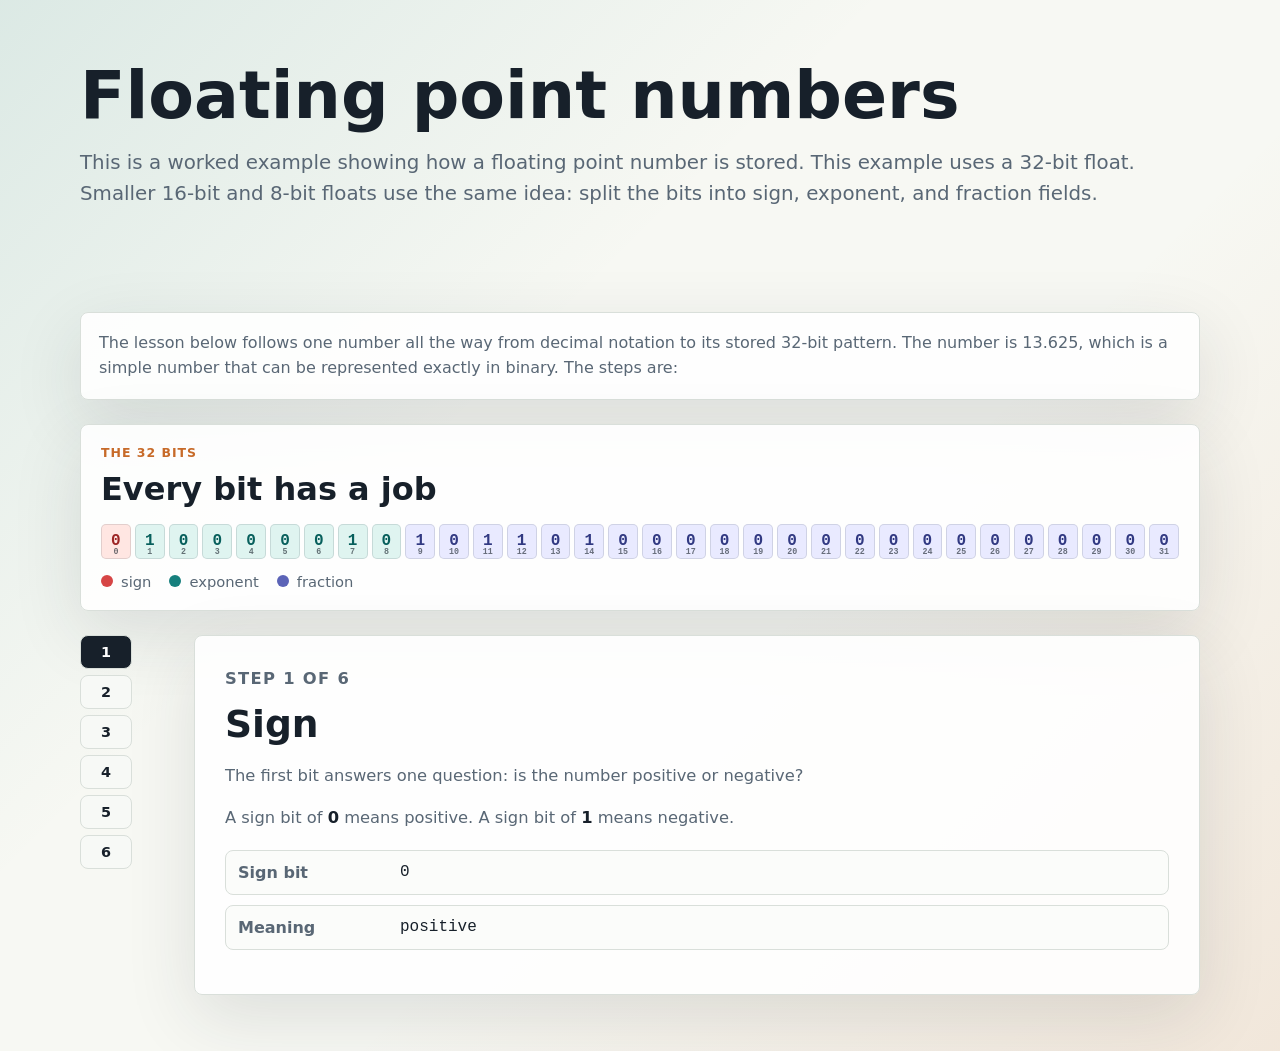
==== commit e985dbfd: "Make appendix step six" ====
--- a/floating-point/index.html
+++ b/floating-point/index.html
@@ -46,7 +46,7 @@
           <button type="button" data-step="2">3</button>
           <button type="button" data-step="3">4</button>
           <button type="button" data-step="4">5</button>
-          <button type="button" class="appendix-tab" id="appendix-tab">Appendix</button>
+          <button type="button" data-step="5">6</button>
         </nav>
 
         <article class="step-card" id="step-card" aria-live="polite">
@@ -55,53 +55,6 @@
           <div id="step-body"></div>
         </article>
 
-        <section class="appendix" id="appendix" aria-labelledby="appendix-title" hidden>
-          <div class="section-heading">
-            <p class="eyebrow">Appendix</p>
-            <h2 id="appendix-title">Other float sizes</h2>
-          </div>
-
-          <div class="format-grid" aria-label="Floating point field definitions">
-            <article>
-              <h3>32-bit float</h3>
-              <p>1 sign bit, 8 exponent bits, 23 fraction bits. This is the format used in the worked example.</p>
-            </article>
-            <article>
-              <h3>16-bit float</h3>
-              <p>1 sign bit, 5 exponent bits, 10 fraction bits. This is commonly called half precision.</p>
-            </article>
-            <article>
-              <h3>8-bit float</h3>
-              <p>There is no single universal 8-bit float. A common teaching format is 1 sign bit, 4 exponent bits, and 3 fraction bits.</p>
-            </article>
-          </div>
-
-          <div class="sandbox" aria-label="Try alternative numbers">
-            <div>
-              <p class="eyebrow">Optional sandbox</p>
-              <h3>Try another 32-bit example</h3>
-            </div>
-            <label class="number-entry">
-              <span>Enter a different number</span>
-              <input id="appendix-number-input" type="number" value="13.625" step="any">
-            </label>
-            <div class="example-picker">
-              <span>Examples</span>
-              <div class="preset-row" aria-label="Example numbers">
-                <button type="button" data-preset="0.1">0.1</button>
-                <button type="button" data-preset="-5.75">-5.75</button>
-                <button type="button" data-preset="13.625">13.625</button>
-                <button type="button" data-preset="156.25">156.25</button>
-                <button type="button" data-preset="0.000000000000000000000000000000000000000000001">Tiny</button>
-              </div>
-            </div>
-            <div class="stored-value" aria-live="polite">
-              <span>Stored as float32</span>
-              <strong id="appendix-stored-decimal">13.625</strong>
-            </div>
-            <div id="appendix-bit-grid" class="bit-grid" aria-label="Appendix bit pattern"></div>
-          </div>
-        </section>
       </section>
     </main>
 
--- a/floating-point/styles.css
+++ b/floating-point/styles.css
@@ -89,9 +89,7 @@
 
 .example-panel,
 .bit-explorer,
-.step-card,
-.appendix,
-.sandbox {
+.step-card {
   max-width: 100%;
   background: rgba(255, 255, 255, 0.9);
   border: 1px solid var(--line);
@@ -126,44 +124,6 @@
   line-height: 1.55;
 }
 
-.number-entry {
-  display: grid;
-  gap: 8px;
-  color: var(--muted);
-  font-weight: 700;
-}
-
-.number-entry input {
-  width: 100%;
-  min-width: 0;
-  border: 1px solid #bec8c6;
-  border-radius: 8px;
-  padding: 12px 14px;
-  color: var(--ink);
-  background: #fff;
-  font-size: 1.08rem;
-}
-
-.number-entry input:focus {
-  outline: 3px solid rgba(22, 127, 125, 0.22);
-  border-color: var(--exponent);
-}
-
-.example-picker {
-  display: grid;
-  gap: 8px;
-  color: var(--muted);
-  font-size: 0.86rem;
-  font-weight: 800;
-}
-
-.preset-row {
-  display: flex;
-  flex-wrap: wrap;
-  gap: 6px;
-}
-
-.preset-row button,
 .step-tabs button {
   min-height: 36px;
   border: 1px solid var(--line);
@@ -176,22 +136,8 @@
   font-weight: 700;
 }
 
-.preset-row button:hover,
 .step-tabs button:hover {
   border-color: var(--accent);
-}
-
-.stored-value {
-  display: grid;
-  gap: 5px;
-  min-width: 0;
-  color: var(--muted);
-}
-
-.stored-value strong {
-  overflow-wrap: anywhere;
-  color: var(--ink);
-  font-size: 1.06rem;
 }
 
 .bit-explorer {
@@ -291,11 +237,6 @@
   padding: 0;
 }
 
-.step-tabs .appendix-tab {
-  width: 88px;
-  padding: 0 10px;
-}
-
 .step-tabs button.active {
   background: var(--ink);
   color: #fff;
@@ -426,25 +367,6 @@
   background: #f2f5f1;
 }
 
-.appendix {
-  padding: 20px;
-}
-
-.appendix[hidden] {
-  display: none;
-}
-
-.appendix-mode .hero,
-.appendix-mode .example-panel,
-.appendix-mode .bit-explorer,
-.appendix-mode .step-card {
-  display: none;
-}
-
-.appendix-mode .lesson {
-  margin-top: 0;
-}
-
 .format-grid {
   display: grid;
   grid-template-columns: repeat(3, minmax(0, 1fr));
@@ -459,7 +381,7 @@
 }
 
 .format-grid h3,
-.sandbox h3 {
+.step-card h3 {
   margin: 0 0 8px;
   font-size: 1.08rem;
 }
@@ -468,20 +390,6 @@
   margin: 0;
   color: var(--muted);
   line-height: 1.55;
-}
-
-.sandbox {
-  display: grid;
-  grid-template-columns: minmax(190px, 0.7fr) minmax(220px, 1fr) minmax(190px, auto);
-  gap: 16px;
-  align-items: end;
-  margin-top: 16px;
-  padding: 16px;
-  box-shadow: none;
-}
-
-.sandbox > .bit-grid {
-  grid-column: 1 / -1;
 }
 
 .warning {
@@ -494,7 +402,6 @@
 
 @media (max-width: 860px) {
   .example-panel,
-  .sandbox,
   .lesson {
     grid-template-columns: 1fr;
   }
@@ -548,8 +455,7 @@
   .example-panel,
   .bit-explorer,
   .step-card,
-  .appendix,
-  .sandbox {
+  .step-card {
     padding: 16px;
   }
 
@@ -572,13 +478,4 @@
     gap: 6px;
   }
 
-  .preset-row {
-    display: grid;
-    grid-template-columns: repeat(2, minmax(0, 1fr));
-  }
-
-  .preset-row button {
-    width: 100%;
-    padding: 0 8px;
-  }
-}
+}
